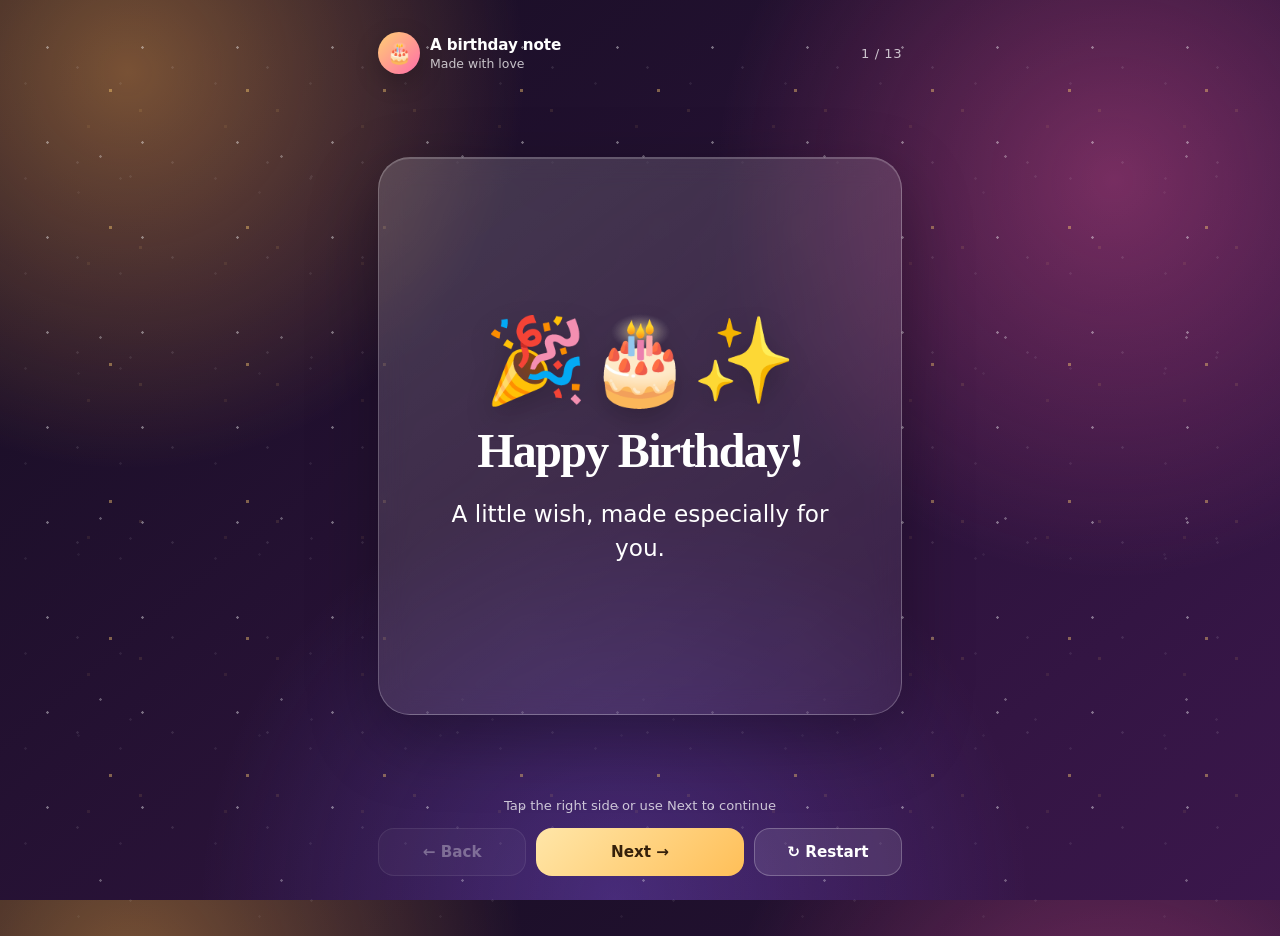
==== hbd.html @ ad4b134a "Create hbd.html" ====
<!DOCTYPE html> <html lang="en"> <head> <meta charset="UTF-8"> <meta name="viewport" content="width=device-width, initial-scale=1.0, maximum-scale=1.0, user-scalable=no"> <meta name="theme-color" content="#140d20"> <title>Birthday Wish</title> <style> :root { --bg-1: #140d20; --bg-2: #3b174c; --card: rgba(255, 255, 255, 0.12); --line: rgba(255, 255, 255, 0.24); --text: #ffffff; --muted: rgba(255, 255, 255, 0.74); --accent: #ffcf73; }
* { box-sizing: border-box; -webkit-tap-highlight-color: transparent; user-select: none; }
body { margin: 0px; min-height: 100svh; color: var(--text); font-family: Inter, ui-sans-serif, system-ui, -apple-system, BlinkMacSystemFont, "Segoe UI", Roboto, sans-serif; background: radial-gradient(circle at 10% 8%, rgba(255, 175, 77, 0.42), transparent 28%), radial-gradient(circle at 87% 20%, rgba(255, 93, 167, 0.36), transparent 30%), radial-gradient(circle at 48% 100%, rgba(126, 97, 255, 0.30), transparent 37%), linear-gradient(140deg, var(--bg-1), var(--bg-2)); overflow: hidden; }
.sparkles, .sparkles::before, .sparkles::after { position: absolute; inset: 0px; pointer-events: none; content: ""; background-image: radial-gradient(circle, rgba(255, 255, 255, 0.85) 0px, rgba(255, 255, 255, 0.85) 1px, transparent 1.5px), radial-gradient(circle, rgba(255, 207, 115, 0.95) 0px, rgba(255, 207, 115, 0.95) 1.5px, transparent 2px), radial-gradient(circle, rgba(255, 255, 255, 0.65) 0px, rgba(255, 255, 255, 0.65) 1px, transparent 1.5px); background-size: 95px 95px, 137px 137px, 181px 181px; background-position: 0px 0px, 42px 22px, 10px 66px; opacity: 0.45; }
.sparkles::before { transform: translate(30px, 20px); opacity: 0.25; }
.sparkles::after { transform: translate(-22px, 36px); opacity: 0.18; }
.app { min-height: 100svh; width: min(100%, 560px); margin: 0px auto; padding: max(24px, env(safe-area-inset-top)) 18px max(24px, env(safe-area-inset-bottom)); display: grid; grid-template-rows: auto 1fr auto; gap: 18px; position: relative; z-index: 1; }
.progress { display: flex; gap: 5px; position: absolute; top: max(10px, env(safe-area-inset-top)); left: 18px; right: 18px; z-index: 4; }
.bar { height: 3px; flex: 1 1 0%; border-radius: 99px; background: rgba(255, 255, 255, 0.26); overflow: hidden; }
.bar > i { display: block; width: 0%; height: 100%; background: rgb(255, 255, 255); border-radius: inherit; transition: width 0.25s ease-out; }
.bar.done > i { width: 100%; }
.bar.current > i { width: 100%; }
.top { display: flex; align-items: center; justify-content: space-between; gap: 12px; margin-top: 8px; }
.profile { display: flex; align-items: center; gap: 10px; min-width: 0px; }
.avatar { width: 42px; height: 42px; border-radius: 50%; display: grid; place-items: center; font-size: 20px; background: linear-gradient(135deg, rgb(255, 207, 115), rgb(255, 109, 169)); box-shadow: rgba(0, 0, 0, 0.22) 0px 8px 24px; }
.profile-text { min-width: 0px; }
.profile-text strong, .profile-text span { display: block; }
.profile-text strong { font-size: 0.95rem; letter-spacing: -0.01em; }
.profile-text span { color: var(--muted); font-size: 0.78rem; margin-top: 2px; }
.counter { font-size: 0.82rem; color: var(--muted); white-space: nowrap; font-weight: 500; letter-spacing: 0.04em; }
.stage { display: grid; place-items: center; min-height: 0px; position: relative; touch-action: pan-y; }
.tap-zone { position: absolute; inset: 0px; display: grid; grid-template-columns: 1fr 1fr; z-index: 5; cursor: pointer; }
.tap-zone span { width: 100%; height: 100%; display: block; }
.slide { width: 100%; min-height: clamp(390px, 62svh, 610px); padding: 42px 28px 30px; border: 1px solid var(--line); border-radius: 32px; background: linear-gradient(145deg, rgba(255, 255, 255, 0.17), rgba(255, 255, 255, 0.06)); box-shadow: rgba(0, 0, 0, 0.3) 0px 24px 70px, rgba(255, 255, 255, 0.18) 0px 1px 0px inset; backdrop-filter: blur(14px); -webkit-backdrop-filter: blur(14px); display: flex; flex-direction: column; align-items: center; justify-content: center; text-align: center; position: relative; }
.slide.animate-enter { animation: enter 0.36s cubic-bezier(0.16, 1, 0.3, 1) both; }
@keyframes enter { 0% { opacity: 0; transform: translateY(14px) scale(0.98); } 100% { opacity: 1; transform: translateY(0px) scale(1); } }
.emoji { font-size: clamp(3.2rem, 12vw, 5.2rem); line-height: 1; margin-bottom: 22px; filter: drop-shadow(rgba(0, 0, 0, 0.22) 0px 10px 14px); }
h1, p { margin: 0px; }
h1 { font-family: Georgia, "Times New Roman", serif; font-size: clamp(1.9rem, 7.5vw, 3rem); letter-spacing: -0.035em; line-height: 1.1; max-width: 14ch; }
.message { font-size: clamp(1.1rem, 4.2vw, 1.45rem); line-height: 1.45; max-width: 26ch; font-weight: 500; margin-top: 20px; }
.message em { color: var(--accent); font-style: normal; font-weight: 700; }
.footer { display: grid; gap: 14px; position: relative; z-index: 6; }
.hint { margin: 0px; color: var(--muted); text-align: center; font-size: 0.82rem; min-height: 1.2em; }
.controls { display: grid; grid-template-columns: 1fr 1.4fr 1fr; gap: 10px; }
button { border: 1px solid var(--line); border-radius: 16px; padding: 14px 10px; color: var(--text); font-family: inherit; font-size: 0.95rem; font-weight: 700; cursor: pointer; background: rgba(255, 255, 255, 0.1); transition: transform 0.16s, background 0.16s, opacity 0.16s; }
button:hover { background: rgba(255, 255, 255, 0.18); }
button:active { transform: scale(0.97); }
button:focus-visible { outline: 3px solid var(--accent); outline-offset: 3px; }
button.primary { border: 0px; color: rgb(53, 32, 10); background: linear-gradient(135deg, rgb(255, 230, 168), rgb(255, 191, 88)); }
button:disabled { opacity: 0.35; cursor: not-allowed; transform: none; }
@media (max-width: 390px) { .app { padding-left: 14px; padding-right: 14px; } .progress { left: 14px; right: 14px; } .slide { border-radius: 26px; padding: 32px 18px 24px; } } </style> </head> <body> <div class="sparkles" aria-hidden="true"></div> <main class="app" aria-label="Interactive birthday wish"> <div class="progress" id="progress" aria-hidden="true"></div>
<header class="top"> <div class="profile"> <div class="avatar" aria-hidden="true">🎂</div> <div class="profile-text"> <strong>A birthday note</strong> <span>Made with love</span> </div> </div> <div class="counter" id="counter">1 / 13</div> </header>
<section class="stage" id="stage" aria-live="polite"> <div class="tap-zone" aria-label="Tap left to go back, tap right to continue"> <span id="backZone" title="Previous slide"></span> <span id="nextZone" title="Next slide"></span> </div> <article class="slide animate-enter" id="slide"> <div class="emoji" id="slideEmoji">🎉🎂✨</div> <h1 id="slideTitle">Happy Birthday!</h1> <p class="message" id="slideMessage">A little wish, made especially for you.</p> </article> </section>
<footer class="footer"> <p class="hint" id="hint">Tap the right side or use Next to continue</p> <div class="controls"> <button type="button" id="prev" aria-label="Previous slide" disabled>← Back</button> <button type="button" class="primary" id="next">Next →</button> <button type="button" id="restart" aria-label="Restart message">↻ Restart</button> </div> </footer> </main>
<script> const slidesData = [ { emoji: "🎉🎂✨", title: "Happy Birthday!", message: "A little wish, made <em>especially</em> for you." }, { emoji: "🌟💫", title: "Another Year Brighter", message: "May your day be filled with <em>unforgettable</em> smiles and pure happiness." }, { emoji: "🎈🍰", title: "Make A Wish", message: "Take a deep breath, close your eyes, and dream as <em>big</em> as you can." }, { emoji: "💖✨", title: "Grateful For You", message: "Thank you for bringing so much <em>warmth</em>, kindness, and light everywhere you go." }, { emoji: "🚀🌈", title: "New Chapters Ahead", message: "May this upcoming year open doors to <em>bold adventures</em> and exciting breakthroughs." }, { emoji: "🥳🥂", title: "Cheers to Today", message: "Forget deadlines and everyday rush—today is 100% <em>your celebration</em>." }, { emoji: "🎁🧸", title: "Treasured Moments", message: "May every moment today feel like an answered prayer and a <em>cozy memory</em>." }, { emoji: "🌿☕", title: "Peace & Joy", message: "Wishing you calm mornings, easy laughter, and <em>peace of mind</em> all year long." }, { emoji: "🎨🌻", title: "Keep Inspiring", message: "Never stop being the uniquely <em>creative and radiant</em> soul you are." }, { emoji: "💃🕺🎶", title: "Turn Up the Music", message: "Dance like no one is watching and enjoy every beat of <em>today</em>." }, { emoji: "🍀🔮", title: "Good Luck Everywhere", message: "May luck, good health, and success favor you in <em>every single step</em>." }, { emoji: "🤗💌", title: "Surrounded by Love", message: "Remember you are deeply valued, admired, and <em>loved</em> by those around you." }, { emoji: "👑🎂🥳", title: "Have the Best Day!", message: "Happy Birthday once again! Make today <em>truly extraordinary</em>! ✨" } ];
let currentIndex = 0; const totalSlides = slidesData.length;
const progressContainer = document.getElementById("progress"); const counterEl = document.getElementById("counter"); const slideEmoji = document.getElementById("slideEmoji"); const slideTitle = document.getElementById("slideTitle"); const slideMessage = document.getElementById("slideMessage"); const slideEl = document.getElementById("slide"); const prevBtn = document.getElementById("prev"); const nextBtn = document.getElementById("next"); const restartBtn = document.getElementById("restart"); const backZone = document.getElementById("backZone"); const nextZone = document.getElementById("nextZone"); const hintEl = document.getElementById("hint");
// Initialize progress bars function initProgressBars() { progressContainer.innerHTML = ""; for (let i = 0; i < totalSlides; i++) { const bar = document.createElement("span"); bar.className = "bar"; bar.innerHTML = "<i></i>"; progressContainer.appendChild(bar); } }
function renderSlide(index) { const data = slidesData[index];
// Re-trigger slide animation slideEl.classList.remove("animate-enter"); void slideEl.offsetWidth; // Trigger reflow slideEl.classList.add("animate-enter");
slideEmoji.textContent = data.emoji; slideTitle.textContent = data.title; slideMessage.innerHTML = data.message;
// Update counter counterEl.textContent = ${index + 1} / ${totalSlides};
// Update progress bars const bars = progressContainer.querySelectorAll(".bar"); bars.forEach((bar, i) => { bar.classList.remove("done", "current"); if (i < index) { bar.classList.add("done"); } else if (i === index) { bar.classList.add("current"); } });
// Update controls prevBtn.disabled = index === 0; if (index === totalSlides - 1) { nextBtn.textContent = "Done 🎉"; hintEl.textContent = "You've reached the end! Tap restart anytime."; } else { nextBtn.textContent = "Next →"; hintEl.textContent = "Tap the right side or use Next to continue"; } }
function goNext() { if (currentIndex < totalSlides - 1) { currentIndex++; renderSlide(currentIndex); } }
function goPrev() { if (currentIndex > 0) { currentIndex--; renderSlide(currentIndex); } }
function restart() { currentIndex = 0; renderSlide(currentIndex); }
// Event Listeners nextBtn.addEventListener("click", goNext); prevBtn.addEventListener("click", goPrev); restartBtn.addEventListener("click", restart); nextZone.addEventListener("click", goNext); backZone.addEventListener("click", goPrev);
// Keyboard navigation window.addEventListener("keydown", (e) => { if (e.key === "ArrowRight" || e.key === " ") { e.preventDefault(); goNext(); } else if (e.key === "ArrowLeft") { e.preventDefault(); goPrev(); } });
// Touch swipe gestures let touchStartX = 0; let touchEndX = 0;
window.addEventListener("touchstart", (e) => { touchStartX = e.changedTouches[0].screenX; }, { passive: true });
window.addEventListener("touchend", (e) => { touchEndX = e.changedTouches[0].screenX; handleSwipe(); }, { passive: true });
function handleSwipe() { const swipeDistance = touchEndX - touchStartX; if (Math.abs(swipeDistance) > 45) { if (swipeDistance < 0) { goNext(); } else { goPrev(); } } }
// Initialize initProgressBars(); renderSlide(currentIndex); </script> </body> </html>
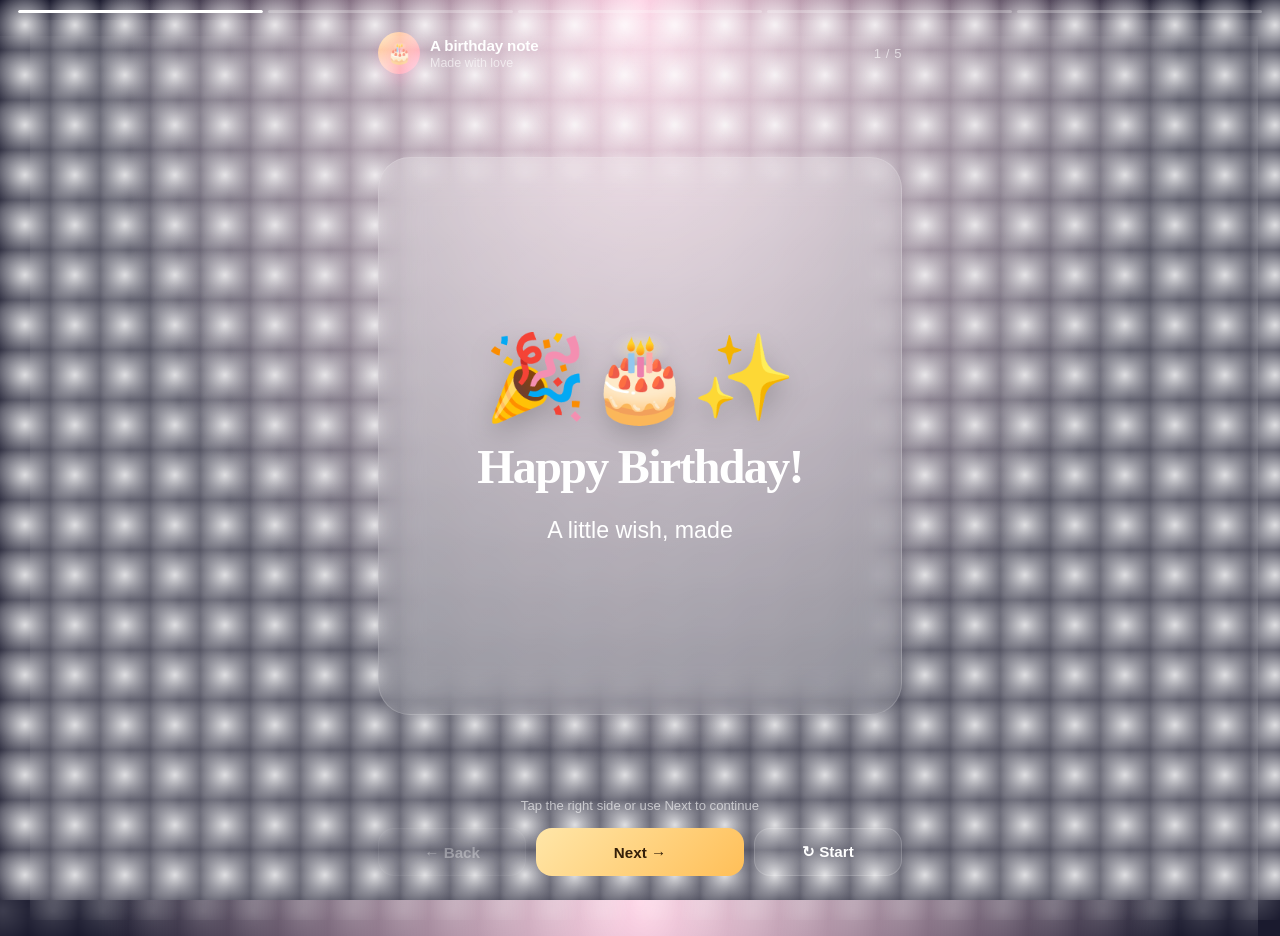
==== commit 887be187: "refactor: replace hbd.html with index.html structure and external asset links" ====
--- a/hbd.html
+++ b/hbd.html
@@ -1,64 +1,52 @@
-<!DOCTYPE html> <html lang="en"> <head> <meta charset="UTF-8"> <meta name="viewport" content="width=device-width, initial-scale=1.0, maximum-scale=1.0, user-scalable=no"> <meta name="theme-color" content="#140d20"> <title>Birthday Wish</title> <style> :root { --bg-1: #140d20; --bg-2: #3b174c; --card: rgba(255, 255, 255, 0.12); --line: rgba(255, 255, 255, 0.24); --text: #ffffff; --muted: rgba(255, 255, 255, 0.74); --accent: #ffcf73; }
-* { box-sizing: border-box; -webkit-tap-highlight-color: transparent; user-select: none; }
-body { margin: 0px; min-height: 100svh; color: var(--text); font-family: Inter, ui-sans-serif, system-ui, -apple-system, BlinkMacSystemFont, "Segoe UI", Roboto, sans-serif; background: radial-gradient(circle at 10% 8%, rgba(255, 175, 77, 0.42), transparent 28%), radial-gradient(circle at 87% 20%, rgba(255, 93, 167, 0.36), transparent 30%), radial-gradient(circle at 48% 100%, rgba(126, 97, 255, 0.30), transparent 37%), linear-gradient(140deg, var(--bg-1), var(--bg-2)); overflow: hidden; }
-.sparkles, .sparkles::before, .sparkles::after { position: absolute; inset: 0px; pointer-events: none; content: ""; background-image: radial-gradient(circle, rgba(255, 255, 255, 0.85) 0px, rgba(255, 255, 255, 0.85) 1px, transparent 1.5px), radial-gradient(circle, rgba(255, 207, 115, 0.95) 0px, rgba(255, 207, 115, 0.95) 1.5px, transparent 2px), radial-gradient(circle, rgba(255, 255, 255, 0.65) 0px, rgba(255, 255, 255, 0.65) 1px, transparent 1.5px); background-size: 95px 95px, 137px 137px, 181px 181px; background-position: 0px 0px, 42px 22px, 10px 66px; opacity: 0.45; }
-.sparkles::before { transform: translate(30px, 20px); opacity: 0.25; }
-.sparkles::after { transform: translate(-22px, 36px); opacity: 0.18; }
-.app { min-height: 100svh; width: min(100%, 560px); margin: 0px auto; padding: max(24px, env(safe-area-inset-top)) 18px max(24px, env(safe-area-inset-bottom)); display: grid; grid-template-rows: auto 1fr auto; gap: 18px; position: relative; z-index: 1; }
-.progress { display: flex; gap: 5px; position: absolute; top: max(10px, env(safe-area-inset-top)); left: 18px; right: 18px; z-index: 4; }
-.bar { height: 3px; flex: 1 1 0%; border-radius: 99px; background: rgba(255, 255, 255, 0.26); overflow: hidden; }
-.bar > i { display: block; width: 0%; height: 100%; background: rgb(255, 255, 255); border-radius: inherit; transition: width 0.25s ease-out; }
-.bar.done > i { width: 100%; }
-.bar.current > i { width: 100%; }
-.top { display: flex; align-items: center; justify-content: space-between; gap: 12px; margin-top: 8px; }
-.profile { display: flex; align-items: center; gap: 10px; min-width: 0px; }
-.avatar { width: 42px; height: 42px; border-radius: 50%; display: grid; place-items: center; font-size: 20px; background: linear-gradient(135deg, rgb(255, 207, 115), rgb(255, 109, 169)); box-shadow: rgba(0, 0, 0, 0.22) 0px 8px 24px; }
-.profile-text { min-width: 0px; }
-.profile-text strong, .profile-text span { display: block; }
-.profile-text strong { font-size: 0.95rem; letter-spacing: -0.01em; }
-.profile-text span { color: var(--muted); font-size: 0.78rem; margin-top: 2px; }
-.counter { font-size: 0.82rem; color: var(--muted); white-space: nowrap; font-weight: 500; letter-spacing: 0.04em; }
-.stage { display: grid; place-items: center; min-height: 0px; position: relative; touch-action: pan-y; }
-.tap-zone { position: absolute; inset: 0px; display: grid; grid-template-columns: 1fr 1fr; z-index: 5; cursor: pointer; }
-.tap-zone span { width: 100%; height: 100%; display: block; }
-.slide { width: 100%; min-height: clamp(390px, 62svh, 610px); padding: 42px 28px 30px; border: 1px solid var(--line); border-radius: 32px; background: linear-gradient(145deg, rgba(255, 255, 255, 0.17), rgba(255, 255, 255, 0.06)); box-shadow: rgba(0, 0, 0, 0.3) 0px 24px 70px, rgba(255, 255, 255, 0.18) 0px 1px 0px inset; backdrop-filter: blur(14px); -webkit-backdrop-filter: blur(14px); display: flex; flex-direction: column; align-items: center; justify-content: center; text-align: center; position: relative; }
-.slide.animate-enter { animation: enter 0.36s cubic-bezier(0.16, 1, 0.3, 1) both; }
-@keyframes enter { 0% { opacity: 0; transform: translateY(14px) scale(0.98); } 100% { opacity: 1; transform: translateY(0px) scale(1); } }
-.emoji { font-size: clamp(3.2rem, 12vw, 5.2rem); line-height: 1; margin-bottom: 22px; filter: drop-shadow(rgba(0, 0, 0, 0.22) 0px 10px 14px); }
-h1, p { margin: 0px; }
-h1 { font-family: Georgia, "Times New Roman", serif; font-size: clamp(1.9rem, 7.5vw, 3rem); letter-spacing: -0.035em; line-height: 1.1; max-width: 14ch; }
-.message { font-size: clamp(1.1rem, 4.2vw, 1.45rem); line-height: 1.45; max-width: 26ch; font-weight: 500; margin-top: 20px; }
-.message em { color: var(--accent); font-style: normal; font-weight: 700; }
-.footer { display: grid; gap: 14px; position: relative; z-index: 6; }
-.hint { margin: 0px; color: var(--muted); text-align: center; font-size: 0.82rem; min-height: 1.2em; }
-.controls { display: grid; grid-template-columns: 1fr 1.4fr 1fr; gap: 10px; }
-button { border: 1px solid var(--line); border-radius: 16px; padding: 14px 10px; color: var(--text); font-family: inherit; font-size: 0.95rem; font-weight: 700; cursor: pointer; background: rgba(255, 255, 255, 0.1); transition: transform 0.16s, background 0.16s, opacity 0.16s; }
-button:hover { background: rgba(255, 255, 255, 0.18); }
-button:active { transform: scale(0.97); }
-button:focus-visible { outline: 3px solid var(--accent); outline-offset: 3px; }
-button.primary { border: 0px; color: rgb(53, 32, 10); background: linear-gradient(135deg, rgb(255, 230, 168), rgb(255, 191, 88)); }
-button:disabled { opacity: 0.35; cursor: not-allowed; transform: none; }
-@media (max-width: 390px) { .app { padding-left: 14px; padding-right: 14px; } .progress { left: 14px; right: 14px; } .slide { border-radius: 26px; padding: 32px 18px 24px; } } </style> </head> <body> <div class="sparkles" aria-hidden="true"></div> <main class="app" aria-label="Interactive birthday wish"> <div class="progress" id="progress" aria-hidden="true"></div>
-<header class="top"> <div class="profile"> <div class="avatar" aria-hidden="true">🎂</div> <div class="profile-text"> <strong>A birthday note</strong> <span>Made with love</span> </div> </div> <div class="counter" id="counter">1 / 13</div> </header>
-<section class="stage" id="stage" aria-live="polite"> <div class="tap-zone" aria-label="Tap left to go back, tap right to continue"> <span id="backZone" title="Previous slide"></span> <span id="nextZone" title="Next slide"></span> </div> <article class="slide animate-enter" id="slide"> <div class="emoji" id="slideEmoji">🎉🎂✨</div> <h1 id="slideTitle">Happy Birthday!</h1> <p class="message" id="slideMessage">A little wish, made especially for you.</p> </article> </section>
-<footer class="footer"> <p class="hint" id="hint">Tap the right side or use Next to continue</p> <div class="controls"> <button type="button" id="prev" aria-label="Previous slide" disabled>← Back</button> <button type="button" class="primary" id="next">Next →</button> <button type="button" id="restart" aria-label="Restart message">↻ Restart</button> </div> </footer> </main>
-<script> const slidesData = [ { emoji: "🎉🎂✨", title: "Happy Birthday!", message: "A little wish, made <em>especially</em> for you." }, { emoji: "🌟💫", title: "Another Year Brighter", message: "May your day be filled with <em>unforgettable</em> smiles and pure happiness." }, { emoji: "🎈🍰", title: "Make A Wish", message: "Take a deep breath, close your eyes, and dream as <em>big</em> as you can." }, { emoji: "💖✨", title: "Grateful For You", message: "Thank you for bringing so much <em>warmth</em>, kindness, and light everywhere you go." }, { emoji: "🚀🌈", title: "New Chapters Ahead", message: "May this upcoming year open doors to <em>bold adventures</em> and exciting breakthroughs." }, { emoji: "🥳🥂", title: "Cheers to Today", message: "Forget deadlines and everyday rush—today is 100% <em>your celebration</em>." }, { emoji: "🎁🧸", title: "Treasured Moments", message: "May every moment today feel like an answered prayer and a <em>cozy memory</em>." }, { emoji: "🌿☕", title: "Peace & Joy", message: "Wishing you calm mornings, easy laughter, and <em>peace of mind</em> all year long." }, { emoji: "🎨🌻", title: "Keep Inspiring", message: "Never stop being the uniquely <em>creative and radiant</em> soul you are." }, { emoji: "💃🕺🎶", title: "Turn Up the Music", message: "Dance like no one is watching and enjoy every beat of <em>today</em>." }, { emoji: "🍀🔮", title: "Good Luck Everywhere", message: "May luck, good health, and success favor you in <em>every single step</em>." }, { emoji: "🤗💌", title: "Surrounded by Love", message: "Remember you are deeply valued, admired, and <em>loved</em> by those around you." }, { emoji: "👑🎂🥳", title: "Have the Best Day!", message: "Happy Birthday once again! Make today <em>truly extraordinary</em>! ✨" } ];
-let currentIndex = 0; const totalSlides = slidesData.length;
-const progressContainer = document.getElementById("progress"); const counterEl = document.getElementById("counter"); const slideEmoji = document.getElementById("slideEmoji"); const slideTitle = document.getElementById("slideTitle"); const slideMessage = document.getElementById("slideMessage"); const slideEl = document.getElementById("slide"); const prevBtn = document.getElementById("prev"); const nextBtn = document.getElementById("next"); const restartBtn = document.getElementById("restart"); const backZone = document.getElementById("backZone"); const nextZone = document.getElementById("nextZone"); const hintEl = document.getElementById("hint");
-// Initialize progress bars function initProgressBars() { progressContainer.innerHTML = ""; for (let i = 0; i < totalSlides; i++) { const bar = document.createElement("span"); bar.className = "bar"; bar.innerHTML = "<i></i>"; progressContainer.appendChild(bar); } }
-function renderSlide(index) { const data = slidesData[index];
-// Re-trigger slide animation slideEl.classList.remove("animate-enter"); void slideEl.offsetWidth; // Trigger reflow slideEl.classList.add("animate-enter");
-slideEmoji.textContent = data.emoji; slideTitle.textContent = data.title; slideMessage.innerHTML = data.message;
-// Update counter counterEl.textContent = ${index + 1} / ${totalSlides};
-// Update progress bars const bars = progressContainer.querySelectorAll(".bar"); bars.forEach((bar, i) => { bar.classList.remove("done", "current"); if (i < index) { bar.classList.add("done"); } else if (i === index) { bar.classList.add("current"); } });
-// Update controls prevBtn.disabled = index === 0; if (index === totalSlides - 1) { nextBtn.textContent = "Done 🎉"; hintEl.textContent = "You've reached the end! Tap restart anytime."; } else { nextBtn.textContent = "Next →"; hintEl.textContent = "Tap the right side or use Next to continue"; } }
-function goNext() { if (currentIndex < totalSlides - 1) { currentIndex++; renderSlide(currentIndex); } }
-function goPrev() { if (currentIndex > 0) { currentIndex--; renderSlide(currentIndex); } }
-function restart() { currentIndex = 0; renderSlide(currentIndex); }
-// Event Listeners nextBtn.addEventListener("click", goNext); prevBtn.addEventListener("click", goPrev); restartBtn.addEventListener("click", restart); nextZone.addEventListener("click", goNext); backZone.addEventListener("click", goPrev);
-// Keyboard navigation window.addEventListener("keydown", (e) => { if (e.key === "ArrowRight" || e.key === " ") { e.preventDefault(); goNext(); } else if (e.key === "ArrowLeft") { e.preventDefault(); goPrev(); } });
-// Touch swipe gestures let touchStartX = 0; let touchEndX = 0;
-window.addEventListener("touchstart", (e) => { touchStartX = e.changedTouches[0].screenX; }, { passive: true });
-window.addEventListener("touchend", (e) => { touchEndX = e.changedTouches[0].screenX; handleSwipe(); }, { passive: true });
-function handleSwipe() { const swipeDistance = touchEndX - touchStartX; if (Math.abs(swipeDistance) > 45) { if (swipeDistance < 0) { goNext(); } else { goPrev(); } } }
-// Initialize initProgressBars(); renderSlide(currentIndex); </script> </body> </html>
+<!DOCTYPE html>
+<html lang="en">
+<head>
+    <meta charset="UTF-8">
+    <meta name="viewport" content="width=device-width, initial-scale=1.0, maximum-scale=1.0, user-scalable=no">
+    <meta name="theme-color" content="#1a1a2e">
+    <meta name="description" content="A simple interactive birthday wish for your loved ones">
+    <title>Birthday Wish</title>
+    <link rel="stylesheet" href="styles.css">
+</head>
+<body>
+    <div class="sparkles" aria-hidden="true"></div>
+    
+    <div class="app">
+        <div class="progress" id="progress" role="progressbar" aria-valuenow="1" aria-valuemin="1" aria-valuemax="0"></div>
+        
+        <header class="top">
+            <div class="profile">
+                <div class="avatar" aria-hidden="true">🎂</div>
+                <div class="profile-text">
+                    <strong>A birthday note</strong>
+                    <span>Made with love</span>
+                </div>
+            </div>
+            <div class="counter" id="counter">1 / 0</div>
+        </header>
+
+        <section class="stage" id="stage" aria-live="polite" aria-label="Birthday message display">
+            <div class="tap-zone" aria-label="Tap left to go back, tap right to continue">
+                <span id="backZone" title="Previous slide"></span>
+                <span id="nextZone" title="Next slide"></span>
+            </div>
+            <article class="slide animate-enter" id="slide">
+                <div class="emoji" id="slideEmoji" role="img"></div>
+                <h1 id="slideTitle"></h1>
+                <p class="message" id="slideMessage"></p>
+            </article>
+        </section>
+
+        <footer class="footer">
+            <p class="hint" id="hint">Tap the right side or use Next to continue</p>
+            <div class="controls">
+                <button type="button" id="prev" aria-label="Previous slide" disabled>← Back</button>
+                <button type="button" id="next" class="primary" aria-label="Next slide">Next →</button>
+                <button type="button" id="restart" aria-label="Restart slideshow">↻ Start</button>
+            </div>
+        </footer>
+    </div>
+
+    <script src="script.js"></script>
+</body>
+</html>
--- a/styles.css
+++ b/styles.css
@@ -0,0 +1,338 @@
+:root {
+    --text: rgb(255, 255, 255);
+    --muted: rgba(255, 255, 255, 0.6);
+    --line: rgba(255, 255, 255, 0.15);
+    --accent: rgb(255, 200, 87);
+}
+
+* {
+    box-sizing: border-box;
+    -webkit-tap-highlight-color: transparent;
+    user-select: none;
+}
+
+body {
+    margin: 0;
+    min-height: 100svh;
+    color: var(--text);
+    font-family: -apple-system, BlinkMacSystemFont, "Segoe UI", Roboto, "Helvetica Neue", sans-serif;
+    background: radial-gradient(ellipse at top, rgba(255, 107, 169, 0.3) 0%, rgba(26, 26, 46, 1) 60%);
+    overflow-x: hidden;
+}
+
+.sparkles,
+.sparkles::before,
+.sparkles::after {
+    position: absolute;
+    inset: 0;
+    pointer-events: none;
+    content: "";
+    background-image: radial-gradient(circle, rgba(255, 255, 255, 0.85) 0, rgba(255, 255, 255, 0) 100%);
+    background-size: 50px 50px;
+    background-position: 0 0;
+    animation: sparkle 20s linear infinite;
+}
+
+.sparkles::before {
+    transform: translate(30px, 20px);
+    opacity: 0.25;
+    animation-delay: -7s;
+}
+
+.sparkles::after {
+    transform: translate(-22px, 36px);
+    opacity: 0.18;
+    animation-delay: -14s;
+}
+
+@keyframes sparkle {
+    0% {
+        background-position: 0 0;
+    }
+    100% {
+        background-position: 50px 50px;
+    }
+}
+
+@media (prefers-reduced-motion: reduce) {
+    .sparkles,
+    .sparkles::before,
+    .sparkles::after {
+        animation: none;
+    }
+}
+
+.app {
+    min-height: 100svh;
+    width: min(100%, 560px);
+    margin: 0 auto;
+    padding: max(24px, env(safe-area-inset-top)) 18px max(24px, env(safe-area-inset-bottom));
+    display: grid;
+    grid-template-rows: auto 1fr auto;
+    gap: 20px;
+}
+
+.progress {
+    display: flex;
+    gap: 5px;
+    position: absolute;
+    top: max(10px, env(safe-area-inset-top));
+    left: 18px;
+    right: 18px;
+    z-index: 4;
+}
+
+.bar {
+    height: 3px;
+    flex: 1 1 0%;
+    border-radius: 99px;
+    background: rgba(255, 255, 255, 0.26);
+    overflow: hidden;
+}
+
+.bar > div {
+    display: block;
+    width: 0%;
+    height: 100%;
+    background: rgb(255, 255, 255);
+    border-radius: inherit;
+    transition: width 0.25s ease-out;
+}
+
+.bar.done > div {
+    width: 100%;
+}
+
+.bar.current > div {
+    width: 100%;
+}
+
+.top {
+    display: flex;
+    align-items: center;
+    justify-content: space-between;
+    gap: 12px;
+    margin-top: 8px;
+}
+
+.profile {
+    display: flex;
+    align-items: center;
+    gap: 10px;
+    min-width: 0;
+}
+
+.avatar {
+    width: 42px;
+    height: 42px;
+    border-radius: 50%;
+    display: grid;
+    place-items: center;
+    font-size: 20px;
+    background: linear-gradient(135deg, rgb(255, 207, 115), rgb(255, 109, 169));
+    box-shadow: rgba(255, 109, 169, 0.4) 0 8px 16px;
+    flex-shrink: 0;
+}
+
+.profile-text {
+    min-width: 0;
+}
+
+.profile-text strong,
+.profile-text span {
+    display: block;
+}
+
+.profile-text strong {
+    font-size: 0.95rem;
+    letter-spacing: -0.01em;
+}
+
+.profile-text span {
+    color: var(--muted);
+    font-size: 0.78rem;
+    margin-top: 2px;
+}
+
+.counter {
+    font-size: 0.82rem;
+    color: var(--muted);
+    white-space: nowrap;
+    font-weight: 500;
+    letter-spacing: 0.04em;
+}
+
+.stage {
+    display: grid;
+    place-items: center;
+    min-height: 0;
+    position: relative;
+    touch-action: pan-y;
+}
+
+.tap-zone {
+    position: absolute;
+    inset: 0;
+    display: grid;
+    grid-template-columns: 1fr 1fr;
+    z-index: 5;
+    cursor: pointer;
+}
+
+.tap-zone span {
+    width: 100%;
+    height: 100%;
+    display: block;
+}
+
+.slide {
+    width: 100%;
+    min-height: clamp(390px, 62svh, 610px);
+    padding: 42px 28px 30px;
+    border: 1px solid var(--line);
+    border-radius: 32px;
+    background: linear-gradient(145deg, rgba(255, 255, 255, 0.17), rgba(255, 255, 255, 0.05));
+    backdrop-filter: blur(20px);
+    display: flex;
+    flex-direction: column;
+    align-items: center;
+    justify-content: center;
+    text-align: center;
+}
+
+.slide.animate-enter {
+    animation: enter 0.36s cubic-bezier(0.16, 1, 0.3, 1) both;
+}
+
+@keyframes enter {
+    0% {
+        opacity: 0;
+        transform: translateY(14px) scale(0.98);
+    }
+    100% {
+        opacity: 1;
+        transform: translateY(0) scale(1);
+    }
+}
+
+@media (prefers-reduced-motion: reduce) {
+    .slide.animate-enter {
+        animation: none;
+        opacity: 1;
+        transform: none;
+    }
+}
+
+.emoji {
+    font-size: clamp(3.2rem, 12vw, 5.2rem);
+    line-height: 1;
+    margin-bottom: 22px;
+    filter: drop-shadow(rgba(0, 0, 0, 0.22) 0 10px 14px);
+}
+
+h1,
+p {
+    margin: 0;
+}
+
+h1 {
+    font-family: Georgia, "Times New Roman", serif;
+    font-size: clamp(1.9rem, 7.5vw, 3rem);
+    letter-spacing: -0.035em;
+    line-height: 1.1;
+    max-width: 14ch;
+}
+
+.message {
+    font-size: clamp(1.1rem, 4.2vw, 1.45rem);
+    line-height: 1.45;
+    max-width: 26ch;
+    font-weight: 500;
+    margin-top: 20px;
+}
+
+.message em {
+    color: var(--accent);
+    font-style: normal;
+    font-weight: 700;
+}
+
+.footer {
+    display: grid;
+    gap: 14px;
+    position: relative;
+    z-index: 6;
+}
+
+.hint {
+    margin: 0;
+    color: var(--muted);
+    text-align: center;
+    font-size: 0.82rem;
+    min-height: 1.2em;
+}
+
+.controls {
+    display: grid;
+    grid-template-columns: 1fr 1.4fr 1fr;
+    gap: 10px;
+}
+
+button {
+    border: 1px solid var(--line);
+    border-radius: 16px;
+    padding: 14px 10px;
+    color: var(--text);
+    font-family: inherit;
+    font-size: 0.95rem;
+    font-weight: 700;
+    cursor: pointer;
+    background: rgba(255, 255, 255, 0.1);
+    transition: all 0.2s ease;
+}
+
+button:hover:not(:disabled) {
+    background: rgba(255, 255, 255, 0.18);
+}
+
+button:active:not(:disabled) {
+    transform: scale(0.97);
+}
+
+button:focus-visible {
+    outline: 3px solid var(--accent);
+    outline-offset: 3px;
+}
+
+button.primary {
+    border: 0;
+    color: rgb(53, 32, 10);
+    background: linear-gradient(135deg, rgb(255, 230, 168), rgb(255, 191, 88));
+}
+
+button.primary:hover:not(:disabled) {
+    background: linear-gradient(135deg, rgb(255, 240, 180), rgb(255, 210, 120));
+}
+
+button:disabled {
+    opacity: 0.35;
+    cursor: not-allowed;
+    transform: none;
+}
+
+@media (max-width: 390px) {
+    .app {
+        padding-left: 14px;
+        padding-right: 14px;
+    }
+
+    .progress {
+        left: 14px;
+        right: 14px;
+    }
+
+    .slide {
+        border-radius: 26px;
+        padding: 32px 18px 24px;
+    }
+}
